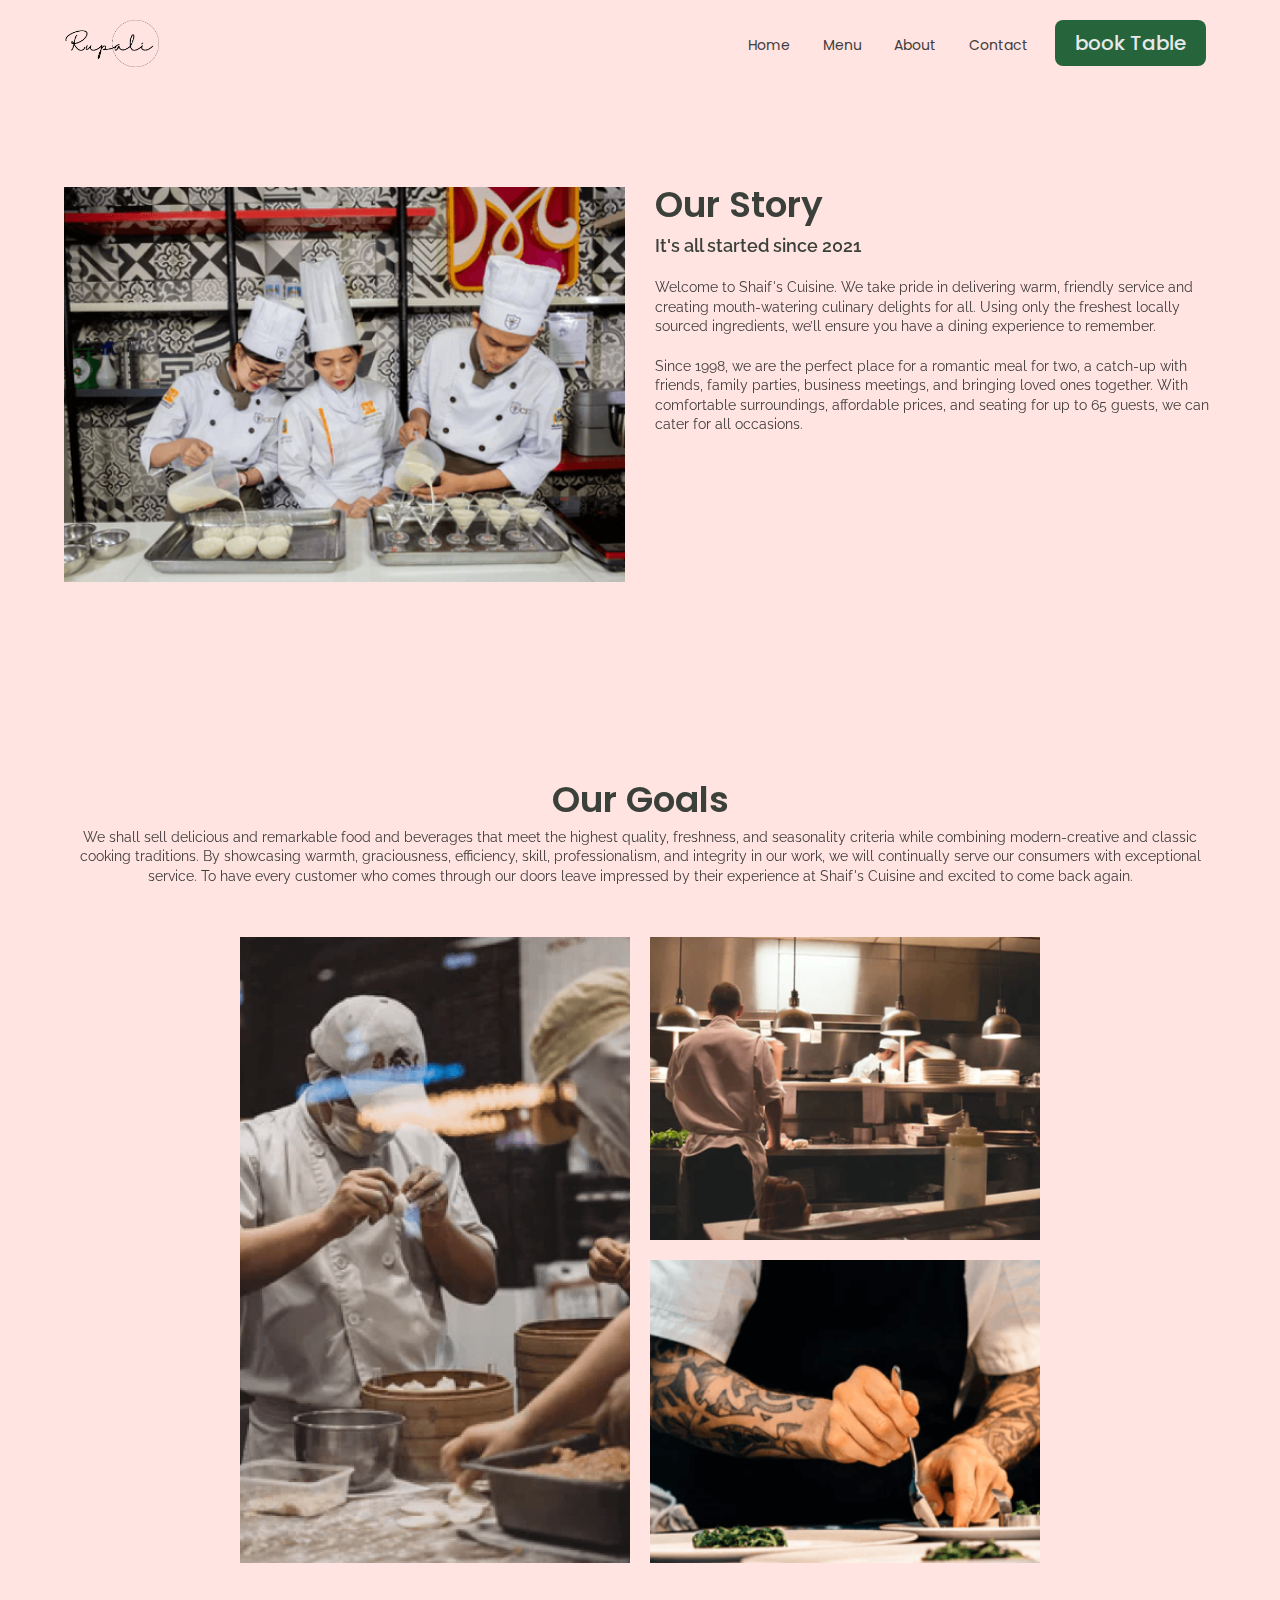
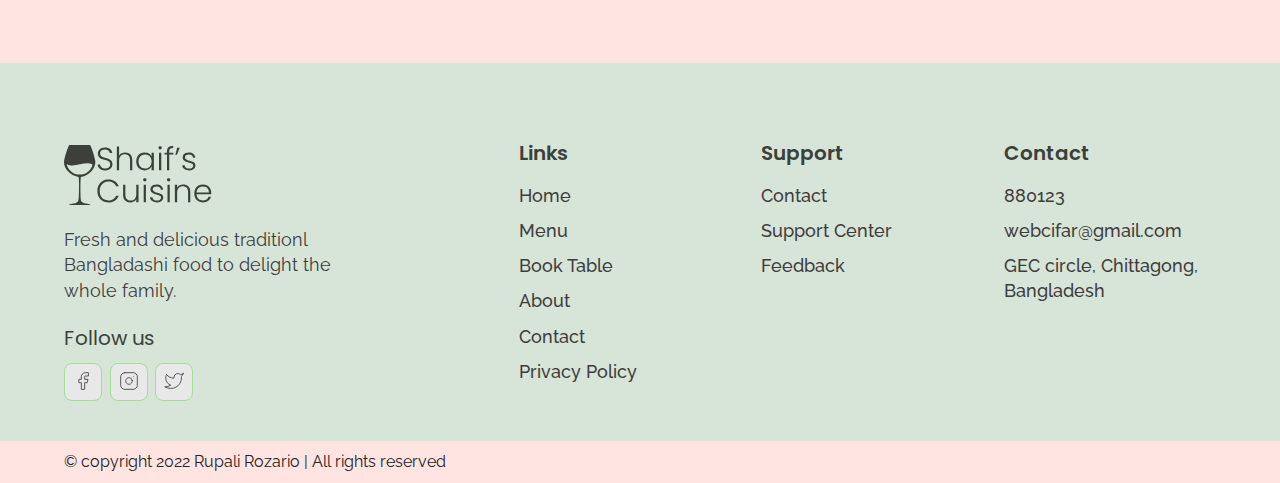
==== about.html @ 4426bf44 "up" ====
<!DOCTYPE html>
<html lang="en">
<head>
	<meta charset="UTF-8">
	<meta http-equiv="X-UA-Compatible" content="IE=edge">
	<meta name="viewport" content="width=device-width, initial-scale=1.0">
	<title>About | Rupali Rozario</title>
	<link rel="stylesheet" href="css/reset.css">
	<link rel="stylesheet" href="css/globalStyles.css">
	<link rel="stylesheet" href="css/components.css">
	<link rel="stylesheet" href="./about.css">

	<!--aos css-->
	<link rel="stylesheet" href="https://unpkg.com/aos@next/dist/aos.css" />
</head>
<body>
	<!-- nav section -->
	<div class="nav">
		<div class="container">
			<div class="nav__wrapper">
				<a href="./index.html" class="logo">
					<img src="./images/rupali-logo.png" alt="Rupali's Rozario" style="width: 95px;">
				</a>
				<nav>
					<div class="nav__icon">
						
						<svg xmlns="http://www.w3.org/2000/svg" width="24" height="24" viewBox="0 0 24 24" fill="none" stroke="currentColor" stroke-width="2" stroke-linecap="round" stroke-linejoin="round" class="feather feather-menu"><line x1="3" y1="12" x2="21" y2="12"></line><line x1="3" y1="6" x2="21" y2="6"></line><line x1="3" y1="18" x2="21" y2="18"></line></svg> 
					</div>
					<div class="nav__bgoverlay"></div>
					<ul class="nav__list">
						<div class="nav__close">
						<svg xmlns="http://www.w3.org/2000/svg" width="24" height="24" viewBox="0 0 24 24" fill="none" stroke="currentColor" stroke-width="2" stroke-linecap="round" stroke-linejoin="round" class="feather feather-x"><line x1="18" y1="6" x2="6" y2="18"></line><line x1="6" y1="6" x2="18" y2="18"></line></svg>
						</div>
					<div class="nav__list__wrapper">
						<li><a href="./index.html" class="nav__link">Home</a></li>
						<li><a href="./menu.html" class="nav__link">Menu</a></li>
						<li><a href="./about.html" class="nav__link">About</a></li>
						<li><a href="./contact.html" class="nav__link">Contact</a></li>
						<li><a href="./booking.html" class="btn primary-btn">book Table</a></li>

					</div>

					</ul>
				</nav>
			</div>
		</div>
	</div>
	<!-- end nav section -->
	<!--our story section-->
	<section id="ourStory" data-aos="fade-up">
		<div class="container">
			<div class="ourStory__wrapper">
				<div class="ourStory__img">
					<img src="./images/ourStoryImg.png" alt="Rupali's Rozario">
				</div>
				<div class="ourStory__info">
					<h3 class="ourStory__title">
						Our Story
					</h3>
					<p class="ourStory__subtitle">
						It's all started since 2021
					</p>
					<p class="ourStory__text">
						Welcome to Shaif's Cuisine. We take pride in delivering warm, friendly service and creating mouth-watering culinary delights for all. Using only the freshest locally sourced ingredients, we’ll ensure you have a dining experience to remember.<br><br>

						Since 1998, we are the perfect place for a romantic meal for two, a catch-up with friends, family parties, business meetings, and bringing loved ones together. With comfortable surroundings, affordable prices, and seating for up to 65 guests, we can cater for all occasions.
					</p>
				</div>
			</div>
		</div>
	</section>
	<!--end our story section-->
	<!--our Goals-->
	<section id="ourGoals" data-aos="fade-down">
		<div class="container">
			<div class="ourGoals__info">
				<h3 class="ourGoals__title">
					Our Goals
				</h3>
				<p class="ourGoals__text">
					We shall sell delicious and remarkable food and beverages that meet the highest quality, freshness, and seasonality criteria while combining modern-creative and classic cooking traditions. By showcasing warmth, graciousness, efficiency, skill, professionalism, and integrity in our work, we will continually serve our consumers with exceptional service. To have every customer who comes through our doors leave impressed by their experience at Shaif's Cuisine and excited to come back again.
				</p>
			</div>
			<div class="ourGoals__imgs__wrapper">
				<div class="ourGoals__img1">
					<img src="./images/ourGoals_img1.png" alt="img">
				</div>
				<div class="ourGoals__img2">
					<img src="./images/ourGoals_img2.png" alt="img">
				</div>
				<div class="ourGoals__img3">
					<img src="./images/ourGoals_img3.png" alt="img">
				</div>
			</div>
		</div>
	</section>
	<!--end our Goals-->
	<!--footer-->
	<footer>
	<div class="container">
		<div class="footer__wrapper">
			<div class="footer__col1">
				<div class="footer__logo">
					<img src="./images/logo.svg" alt="Shaif's" Cuisine>
				</div>
				<p class="footer__desc">
				Fresh and delicious traditionl Bangladashi food to delight the whole family.	
				</p>
				<div class="footer__socials">
					<h4 class="footer__socials__title">Follow us</h4>
					<ol>
						<li>
							<a href="#">
							
							<svg xmlns="http://www.w3.org/2000/svg" width="24" height="24" viewBox="0 0 24 24" fill="none" stroke="currentColor" stroke-width="1" stroke-linecap="round" stroke-linejoin="round" class="feather feather-facebook"><path d="M18 2h-3a5 5 0 0 0-5 5v3H7v4h3v8h4v-8h3l1-4h-4V7a1 1 0 0 1 1-1h3z"></path></svg>	
							</a>
						</li>

						<li>
							<a href="#">
							
							<svg xmlns="http://www.w3.org/2000/svg" width="24" height="24" viewBox="0 0 24 24" fill="none" stroke="currentColor" stroke-width="1" stroke-linecap="round" stroke-linejoin="round" class="feather feather-instagram"><rect x="2" y="2" width="20" height="20" rx="5" ry="5"></rect><path d="M16 11.37A4 4 0 1 1 12.63 8 4 4 0 0 1 16 11.37z"></path><line x1="17.5" y1="6.5" x2="17.51" y2="6.5"></line></svg>	
							</a>
						</li>
						<li>
							<a href="#">
							
							<svg xmlns="http://www.w3.org/2000/svg" width="24" height="24" viewBox="0 0 24 24" fill="none" stroke="currentColor" stroke-width="1" stroke-linecap="round" stroke-linejoin="round" class="feather feather-twitter"><path d="M23 3a10.9 10.9 0 0 1-3.14 1.53 4.48 4.48 0 0 0-7.86 3v1A10.66 10.66 0 0 1 3 4s-4 9 5 13a11.64 11.64 0 0 1-7 2c9 5 20 0 20-11.5a4.5 4.5 0 0 0-.08-.83A7.72 7.72 0 0 0 23 3z"></path></svg>	
							</a>
						</li>
					</ol>
				</div>
			</div>
			<div class="footer__col2">
				<h3 class="footer__text__title">
					Links
				</h3>
				<ol class="footer__text">
					<li><a href="./index.html">Home</a></li>
					<li><a href="./menu.html">Menu</a></li>
					<li><a href="./booking.html">Book Table</a></li>
					<li><a href="./about.html">About</a></li>
					<li><a href="./contact.html">Contact</a></li>
					<li><a href="#">Privacy Policy </a></li>
				</ol>
			</div>
			<div class="footer__col3">
				<h3 class="footer__text__title">Support</h3>
				<ol class="footer__text">
					<li><a href="./contact.html">Contact</a></li>
					<li><a href="#">Support Center</a></li>
					<li><a href="#">Feedback</a></li>
					
				</ol>
			</div>
			<div class="footer__col4">
				<h3 class="footer__text__title">Contact</h3>
				<ol class="footer__text">
					<li><a href="tel:+880123">880123</a></li>
					<li><a href="mailto:webcifar@gmail.com">webcifar@gmail.com</a></li>
					<li><a href="#">GEC circle, Chittagong, Bangladesh</a></li>
					
				</ol>
			</div>
		</div>
	</div>
</footer>


<div id="copyright">
	<div class="container">
		<p class="copyright__text">
			© copyright 2022 Rupali Rozario | All rights reserved	
		</p>
	</div>
</div>

	<!--end footer-->

	<!--aos script-->
	<script src="https://unpkg.com/aos@next/dist/aos.js"></script>
	<!--custom script-->
	<script src="./main.js"></script>	
</body>
</html>
---- css/globalStyles.css ----
@import url('https://fonts.googleapis.com/css2?family=Montserrat:wght@300;400;700&family=Pacifico&family=Poppins:wght@300;400;500;600;700&family=Raleway:ital,wght@0,500;0,600;1,400&display=swap');
html{
	font-size: 10px;
	overflow-x: hidden;
}
:root{
	--green-1: #26643b;
	--green-2: #a2de96;
	--lightgreen-1: #d6e5d8;
	--lightgreen-2: #f5fcf4;
	--black-1: #3b413a;
	--black-2: #3f3c3c;
	--black-3: #5b6359;
	--white-1: #e8e8e8;
	--MistyRose: #FFE4E1;
	--LavenderBlush: #FFF0F5;
	--red-1:#f52664;
}
body{
	background-color: var(--MistyRose);
	overflow-x: hidden;
}
section{
	padding: 100px 0;
}
@media only screen and (max-width:768px) {
	section{
		padding: 50px 0;
	}
}

.container{
	max-width: 1200px;
	width: 90%;
	margin: 0 auto;
}
img{
	width: 100%;
	height: 100%;
	object-fit: contain;
}
h1,h2,h3,h4{
	font-family: 'Poppins', sans-serif;
}
p{
	font-family: 'Raleway', sans-serif;
	font-weight: 400;
	line-height: 1.4em;
	font-size: 1.8rem;
}
a{
	display: inline-block;
	text-decoration: none;
}
---- css/components.css ----
/* nav styles */
.nav{
	padding: 2rem 0;
}
.nav__icon,
.nav__close,
.nav__bgoverlay{
	display: none;

}
.nav__wrapper{
	display: flex;
	 justify-content: space-between; 
}
.nav__list li{
	display: inline-block;
	margin: 0 1rem;
}
.nav__list .nav__link{
	font-size: 1.4rem;
	font-family: 'poppins';
	color: var(--black-2);
	padding: 0.5rem;
}
.nav__list li:hover .nav__link{
	color: var(--red-1);
}

@media only screen and (max-width: 768px) {
   .nav{
	position: relative;
   }
   .nav__icon{
	display: block;
   }
   .nav__icon svg,
   .nav__close svg{
	pointer-events: none;
	height: 30px;
	width: 30px;
   }
   .nav__close{
	display: block;
	position: absolute;
	color: var(--black-1);
	right: 1rem;
	top: 1rem;
	cursor: pointer;
   }
   .nav__list {
	z-index: 1000;
	position: absolute;
	left: 100%;
	top: 0;
	height: 100vh;
	width: 80%;
	background: var(--lightgreen-1);
	display: flex;
	align-items: center;
	justify-content: flex-end;
	padding-right: 2rem;
	transform: translateX(0%);
	overflow: hidden;
	transition: 0.3s ease-in transform; 
   }
   .nav__list.show{
	transform: translateX(-100%);
   }
   .nav__list li{
	display: block;
	text-align: right;
	margin-bottom: 2rem;
   }
   .nav__list a{
	font-size: 1.6rem;
   }
   .nav__bgoverlay{
	position: absolute;
	left: 0;
	top: 0;
	z-index: 1000;
	height: 100vh;
	width: 100%;
	background: rgba(18, 24, 14, 0.808);
	display: none;
   }
   .nav__bgoverlay.active{
	display: block;
   }
}

/* Global Button styles */
.btn{
	color: var(--green-1);
	font-family: 'poppins';
	font-weight: 500;
	border-radius: 8px;
	font-size: 1.4rem;
	padding: 1.2rem 2rem;
}
.primary-btn{
	color: var(--white-1);
	background: var(--green-1);
}

@media only screen and (min-width: 768px) {
	.btn{
		padding: 1.3rem 2rem;
		font-size: 2rem;
	}
}

/* footer styles */
footer{
	background: var(--lightgreen-1);
	padding-top: 5rem;
	padding-bottom: 2rem;
}
.footer__wrapper{
	display: flex;
	flex-direction: column;
	gap: 3rem;
}
.footer__logo{
	width: 150px;
	margin-bottom: 2rem;
}
.footer__desc{
	font-size: 1.4rem;
	color: var(--black-2);
	margin-bottom: 2rem;
}
.footer__socials__title{
	font-size: 1.8rem; 
	color: var(--black-1); 
	margin-bottom: 1rem;                              
}
.footer__socials li{
	display: inline-block;
	margin-right: 0.5rem;
}
.footer__socials a{
	padding: .5rem .8rem;
	background-color: var(--white-1);
	border: 1px solid var(--green-2);
	border-radius: 8px;
}
.footer__socials svg{
	width: 20px;
	color: var(--black-2);
}
.footer__text__title{
	font-size: 1.8rem;
	margin-bottom: 1rem;
	color: var(--black-1);
	font-weight: 600;
}
.footer__text a{
	font-size: 1.4rem;
	margin-bottom: 0.5rem;
	color: var(--black-2);
	font-family: Raleway;
	font-weight: 500;
	line-height: 1.4em;

}
@media only screen and (min-width: 768px){
	footer{
		padding-top: 8rem;
		padding-bottom: 4rem;
	}
	.footer__wrapper{
		flex-direction: row;
	}
	.footer__col1{
		flex: 4;
	}
	.footer__col2,
	.footer__col3,
	.footer__col4{
		flex: 2;
	}
	.footer__desc{
		max-width: 300px;
		font-size: 1.8rem;
		margin-bottom: 2.5rem;
	}
	.footer__socials__title{
		font-size: 2rem;
		margin-bottom: 1.5rem;
	}
	.footer__text__title{
		font-size: 2rem;
		margin-bottom: 2rem;
	}
	.footer__text a{
		font-size: 1.8rem;
		margin-bottom: 1rem;
	}

}
#copyright{
	padding: 1rem 0;
}
.copyright__text{
	font-size: 1.4rem;
	text-align: center;
}
@media only screen and (min-width: 768px){
	.copyright__text{
		font-size: 1.6rem;
		text-align: left;
	}
}
/* storeInfo styles */
.storeInfo__wrapper{
	display: flex;
	align-items: stretch;
	justify-content: center;
	flex-wrap: wrap;
	gap: 1rem;
}
.storeInfo__item{
	background-color: var(--lightgreen-1);
	padding: 20px 30px;
	text-align: center;
	border-radius: 12px;
	width: 150px;
}
.storeInfo__icon{
	width: 30px;
	margin: 0 auto;
	margin-bottom: 1.5rem;
}
.storeInfo__title{
	font-size: 1.4rem;
	font-family: poppins;
	font-weight: 500;
	margin-bottom: 0.5rem;
	color: var(--black-1);
}
.storeInfo__text{
	font-size: 1.4rem;
	font-family: Raleway;
	color: var(--black-2);
}
@media only screen and (min-width: 768px){
	.storeInfo__wrapper{
		gap: 2rem;
	}
	.storeInfo__item{
		min-width: 200px;
		padding: 40px 0;
	}
	.storeInfo__icon{
		width: 47px;
		margin-bottom: 2.5rem;
	}
	.storeInfo__title{
		font-size: 1.8rem;
		margin-bottom: 1rem;
	}
	.footer__text{
		font-size: 1.6rem;	
	}
}
/* DishGrid styles */
.dishGrid__title{
	font-size: 1.8rem;
	margin-bottom: 2rem;
	font-weight: 600;
	color: var(--black-1);
}
.dishGrid__wrapper{
	display: grid;
	grid-template-columns: repeat(auto-fit, minmax(140px, 1fr));
	gap: 1rem;
}
.dishGrid__item{
	display: flex;
	flex-direction: column;
	background-color: var(--lightgreen-1);
	padding: 0.5rem;
	gap: 0.5rem;
	border-radius: 12px;
}
.dishGrid__item__img{
	flex: 4;
}
.dishGrid__item__info{
	flex: 5;
}
.dishGrid__item__img img{
	object-fit: cover;
	border-radius: 12px;
}
.dishGrid__item__title{
	font-size: 1.4rem;
	line-height: 1.3em;
	font-weight: 500;
	color: var(--black-1);
	margin-bottom: 0.5rem;
}
.dishGrid__item__price{
	font-size: 1.4rem;
	color: var(--green-1);
	font-weight: 600;
	margin-bottom: 0.5rem;
}
.dishGrid__item__stars{
	max-height: 15px;
	width: max-content;
}
@media only screen and (min-width: 768px){
	.dishGrid__title{
		font-size: 2.4rem;
	}
	.dishGrid__wrapper{
		grid-template-columns: repeat(auto-fit, minmax(350px, 1fr));
		gap: 3rem;
	}
	.dishGrid__item{
		flex-direction: row;
		padding: 1.5rem;
		gap: 1rem;
	}
	.dishGrid__item__title{
		font-size: 2.4rem;
		margin-bottom: 1rem;
	}
	.dishGrid__item__price{
		font-size: 2rem;
		margin-bottom: 1rem;
	}
}
/* form styles */
#form{
	padding: 5rem 0;
}
.form__title{
	font-size: 1.8rem;
	color: var(--black-1);
	font-weight: 600;
}
.form__wrapper{
	padding: 3rem 0;
}
.form__wrapper form{
	display: grid;
	grid-template-columns: 1fr;
	gap: 2rem;
}
.form__group label{
	font-size: 1.6rem;
	font-family: poppins;
	color: var(--black-2);
	font-weight: 500;
}
.form__group input,
.form__group textarea,
.form__group select{
	width: 100%;
	border: none;
	background-color: var(--lightgreen-1);
	font-size: 1.4rem;
	font-family: Raleway;
	font-weight: 600;
	padding: 1.5rem;
	border-radius: 8px;
	margin-top: 0.5rem;
	color: var(--black-2);
}
.form__group textarea{
	resize: vertical;
}
.form__wrapper button[type='submit']{
	width: max-content;
	border: none;
	padding: 1rem 4rem;
	font-weight: 500;
	letter-spacing: 0.1rem;
}
@media only screen and (min-width: 768px){
	.form--title{
		font-size: 3.6rem;
	}
	.form__wrapper{
		padding: 5rem 0;
	}
	.form__wrapper form{
		grid-template-columns: 1fr 1fr;
	}
	.form__group__full{
		grid-column: 1/3;
	}
	.form__group label{
		font-size: 1.8rem;
	}
	.form__group input,
	.form__group textarea,
	.form__group select{
		font-size: 1.8rem;
		padding: 2rem;
		margin-top: 1.5rem;
	}

}
---- about.css ----
/* our Story section styles */
.ourStory__wrapper{
	display: flex;
	flex-direction: column;
	gap: 2rem;
}
.ourStory__title,
.ourGoals__title{
	font-size: 1.8rem;
	font-weight: 600;
	color: var(--black-1);
	margin-bottom: 1rem;
}
.ourStory__subtitle{
	font-size: 1.6rem;
	font-weight: 600;
	color: var(--black-1);
	margin-bottom: 2rem;
}
.ourStory__text,
.ourGoals__text{
	font-size: 1.4rem;
	line-height: 1.4em;
	color: var(--black-2);
}
@media only screen and (min-width: 768px){
	.ourStory__wrapper{
		flex-direction: row;
		gap: 3rem;
	}
	.ourStory__img,
	.ourStory__info{
		flex: 1;
	}
	.ourStory__title,
	.ourGoals__title{
		font-size: 3.6rem;
	}
	.ourStory__subtitle{
		font-size: 1.8rem;
	}
	.ourStory__text,
	.ourGoals__text{
		font-size: 1.4rem;
		max-width: 800;
	}
}
/* our Goals styles */
.ourGoals__info{
	text-align: left;
	margin-bottom: 5rem;
}
.ourGoals__imgs__wrapper img{
	object-fit: cover;
}
.ourGoals__imgs__wrapper{
	max-width: 800px;
	margin: 0 auto;
	display: grid;
	grid-template-columns: 1fr 1fr;
	grid-template-rows: 1fr 1fr;
	gap: 1rem;
}
.ourGoals__img1{
	grid-row: 1/3;
}
@media only screen and (min-width: 768px){
	.ourGoals__info{
		text-align: center;
	}
	.ourGoals__imgs__wrapper{
		gap: 2rem;
	}
	.ourGoals__text{
		margin: 0 auto;
	}
}
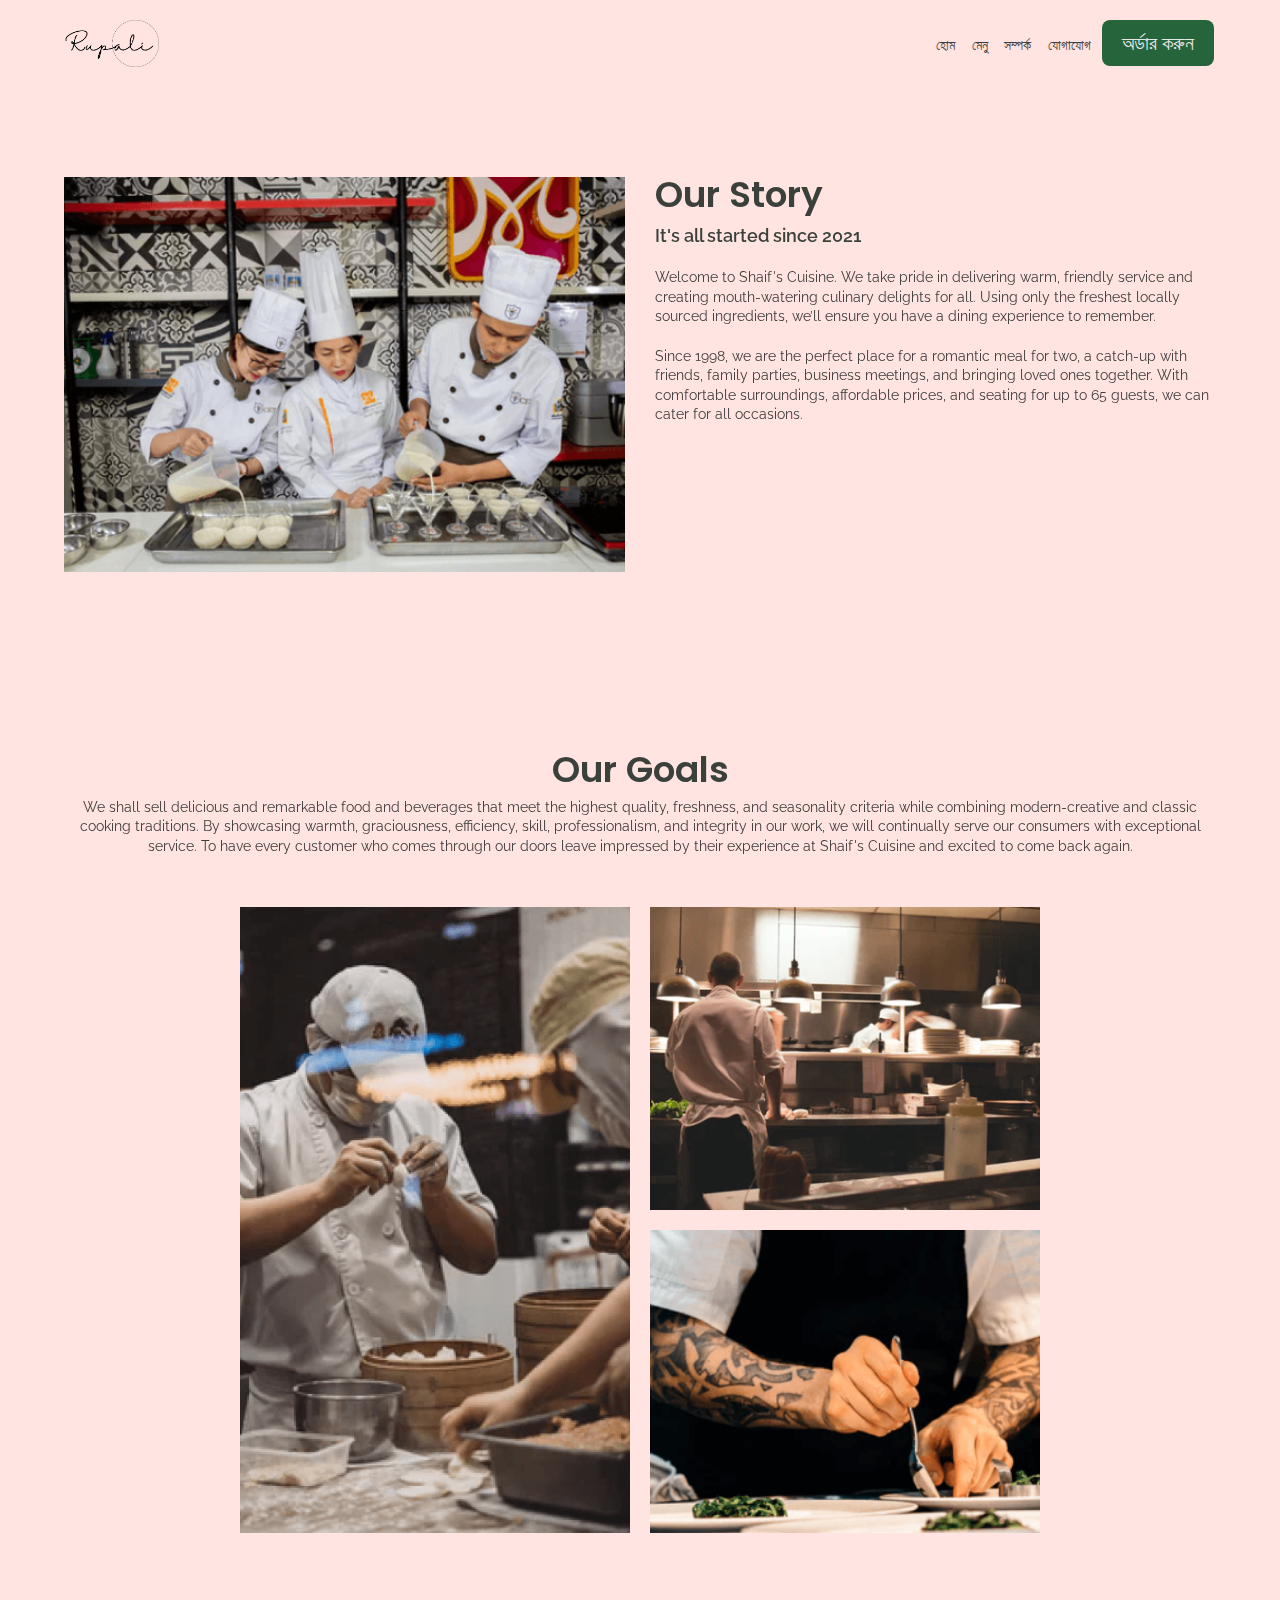
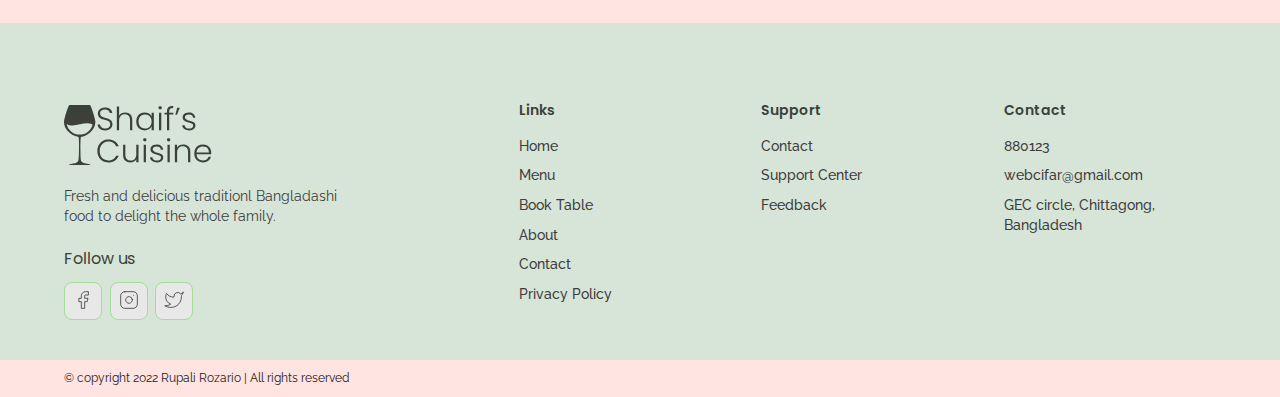
==== commit de9d6701: "up date" ====
--- a/about.html
+++ b/about.html
@@ -32,14 +32,12 @@
 						<svg xmlns="http://www.w3.org/2000/svg" width="24" height="24" viewBox="0 0 24 24" fill="none" stroke="currentColor" stroke-width="2" stroke-linecap="round" stroke-linejoin="round" class="feather feather-x"><line x1="18" y1="6" x2="6" y2="18"></line><line x1="6" y1="6" x2="18" y2="18"></line></svg>
 						</div>
 					<div class="nav__list__wrapper">
-						<li><a href="./index.html" class="nav__link">Home</a></li>
-						<li><a href="./menu.html" class="nav__link">Menu</a></li>
-						<li><a href="./about.html" class="nav__link">About</a></li>
-						<li><a href="./contact.html" class="nav__link">Contact</a></li>
-						<li><a href="./booking.html" class="btn primary-btn">book Table</a></li>
-
+						<li><a href="./index.html" class="nav__link">হোম</a></li>
+						<li><a href="./menu.html" class="nav__link">মেনু</a></li>
+						<li><a href="./about.html" class="nav__link">সম্পর্ক</a></li>
+						<li><a href="./contact.html" class="nav__link">যোগাযোগ</a></li>
+						<li><a href="./booking.html" class="btn primary-btn">    অর্ডার করুন</a></li>
 					</div>
-
 					</ul>
 				</nav>
 			</div>
--- a/css/globalStyles.css
+++ b/css/globalStyles.css
@@ -21,7 +21,7 @@
 	overflow-x: hidden;
 }
 section{
-	padding: 100px 0;
+	padding: 90px 0;
 }
 @media only screen and (max-width:768px) {
 	section{
--- a/css/components.css
+++ b/css/components.css
@@ -14,7 +14,7 @@
 }
 .nav__list li{
 	display: inline-block;
-	margin: 0 1rem;
+	margin: 0 0.2rem;
 }
 .nav__list .nav__link{
 	font-size: 1.4rem;
@@ -69,7 +69,7 @@
    .nav__list li{
 	display: block;
 	text-align: right;
-	margin-bottom: 2rem;
+	margin-bottom: 1rem;
    }
    .nav__list a{
 	font-size: 1.6rem;
@@ -95,7 +95,7 @@
 	font-family: 'poppins';
 	font-weight: 500;
 	border-radius: 8px;
-	font-size: 1.4rem;
+	font-size: 1.2rem;
 	padding: 1.2rem 2rem;
 }
 .primary-btn{
@@ -126,12 +126,12 @@
 	margin-bottom: 2rem;
 }
 .footer__desc{
-	font-size: 1.4rem;
+	font-size: 1.2rem;
 	color: var(--black-2);
 	margin-bottom: 2rem;
 }
 .footer__socials__title{
-	font-size: 1.8rem; 
+	font-size: 1.4rem; 
 	color: var(--black-1); 
 	margin-bottom: 1rem;                              
 }
@@ -150,13 +150,13 @@
 	color: var(--black-2);
 }
 .footer__text__title{
-	font-size: 1.8rem;
+	font-size: 1.4rem;
 	margin-bottom: 1rem;
 	color: var(--black-1);
 	font-weight: 600;
 }
 .footer__text a{
-	font-size: 1.4rem;
+	font-size: 1.2rem;
 	margin-bottom: 0.5rem;
 	color: var(--black-2);
 	font-family: Raleway;
@@ -182,19 +182,19 @@
 	}
 	.footer__desc{
 		max-width: 300px;
-		font-size: 1.8rem;
+		font-size: 1.4rem;
 		margin-bottom: 2.5rem;
 	}
 	.footer__socials__title{
-		font-size: 2rem;
+		font-size: 1.6rem;
 		margin-bottom: 1.5rem;
 	}
 	.footer__text__title{
-		font-size: 2rem;
+		font-size: 1.4rem;
 		margin-bottom: 2rem;
 	}
 	.footer__text a{
-		font-size: 1.8rem;
+		font-size: 1.4rem;
 		margin-bottom: 1rem;
 	}
 
@@ -203,12 +203,12 @@
 	padding: 1rem 0;
 }
 .copyright__text{
-	font-size: 1.4rem;
+	font-size: 1.2rem;
 	text-align: center;
 }
 @media only screen and (min-width: 768px){
 	.copyright__text{
-		font-size: 1.6rem;
+		font-size: 1.2rem;
 		text-align: left;
 	}
 }
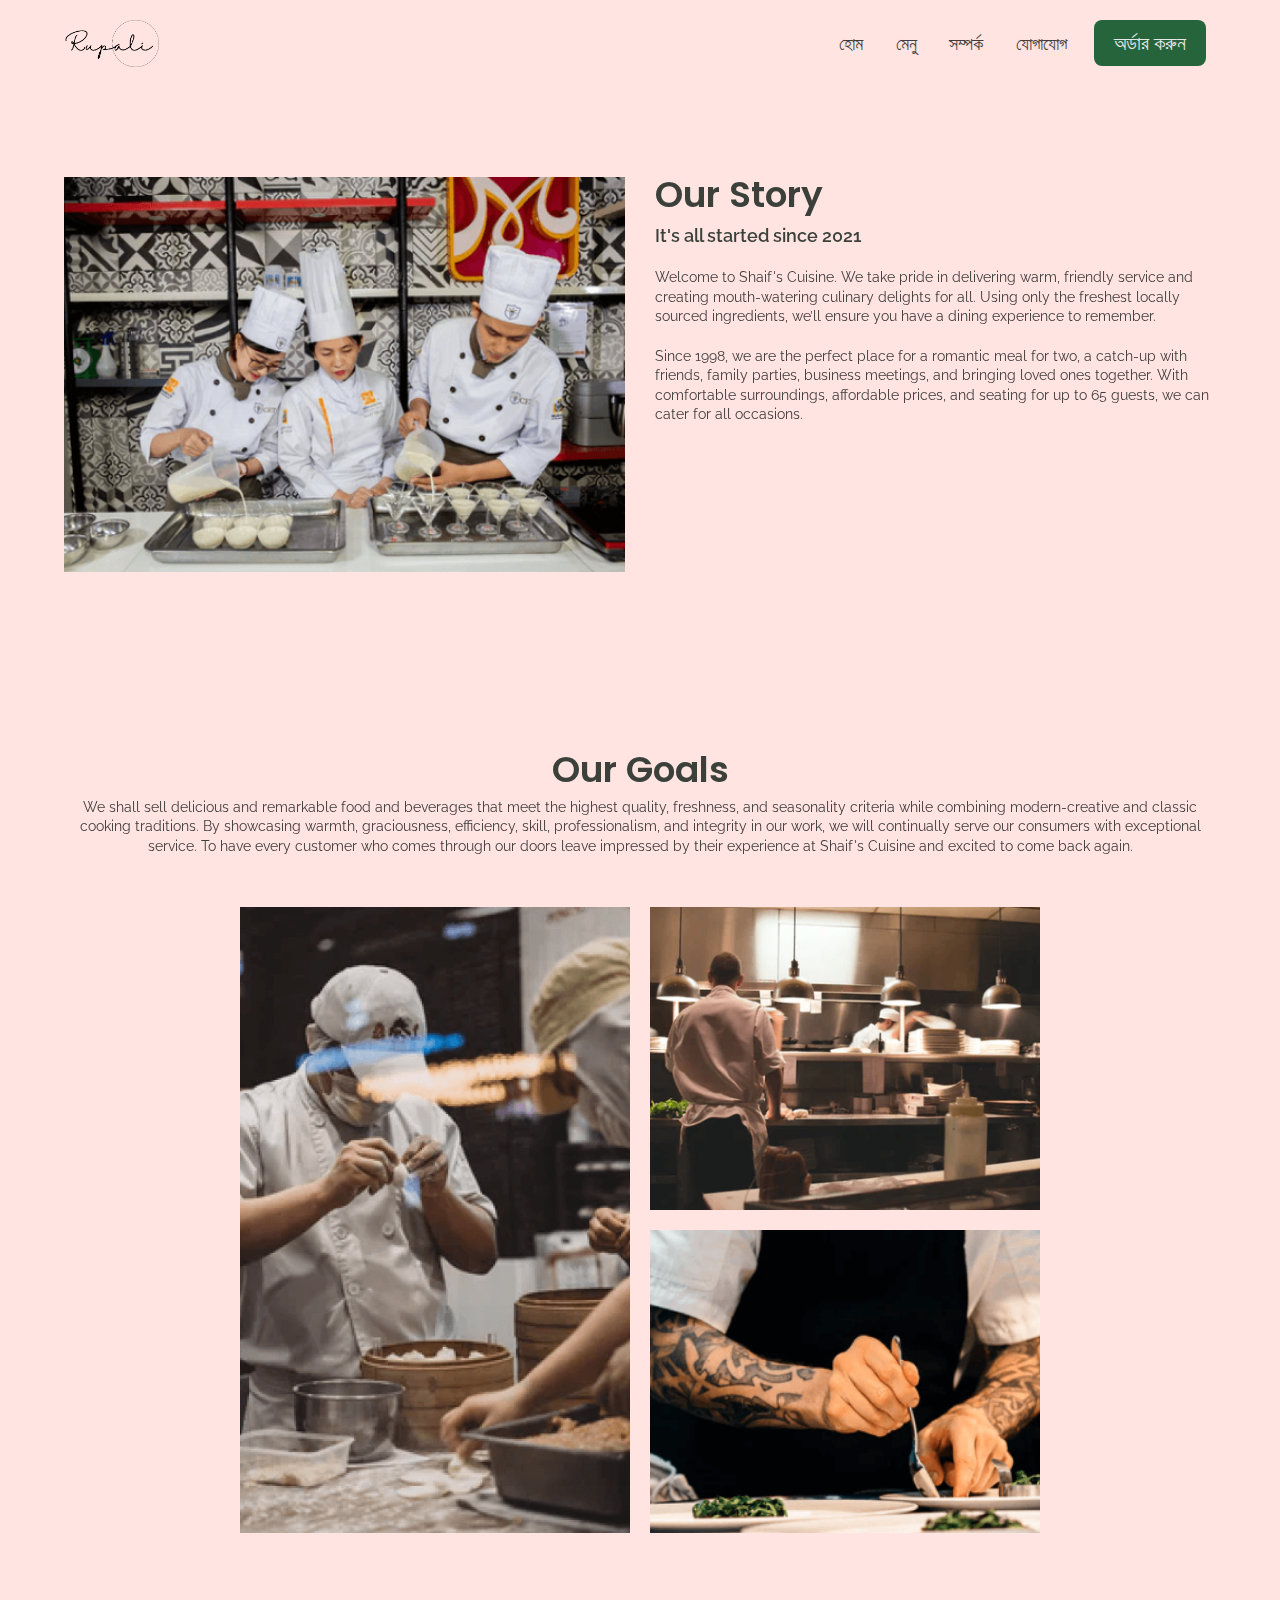
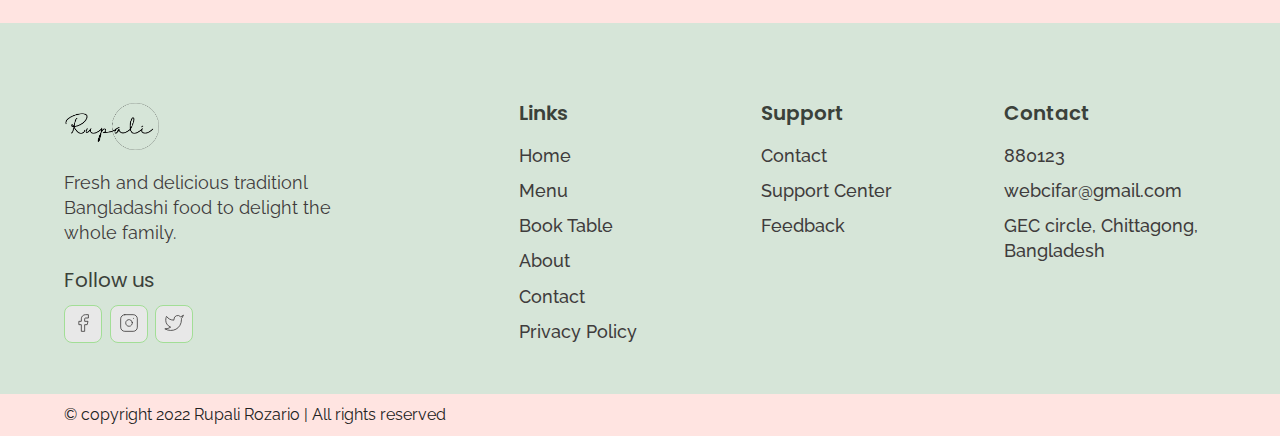
==== commit 0a9e939f: "up" ====
--- a/about.html
+++ b/about.html
@@ -99,7 +99,7 @@
 		<div class="footer__wrapper">
 			<div class="footer__col1">
 				<div class="footer__logo">
-					<img src="./images/logo.svg" alt="Shaif's" Cuisine>
+					<img src="./images/rupali-logo.png" alt="Rupali's Rozario" style="width: 95px;">
 				</div>
 				<p class="footer__desc">
 				Fresh and delicious traditionl Bangladashi food to delight the whole family.	
--- a/css/globalStyles.css
+++ b/css/globalStyles.css
@@ -15,6 +15,7 @@
 	--MistyRose: #FFE4E1;
 	--LavenderBlush: #FFF0F5;
 	--red-1:#f52664;
+	--red-2:#f26c94;
 }
 body{
 	background-color: var(--MistyRose);
--- a/css/components.css
+++ b/css/components.css
@@ -14,10 +14,10 @@
 }
 .nav__list li{
 	display: inline-block;
-	margin: 0 0.2rem;
+	margin:0 1rem;
 }
 .nav__list .nav__link{
-	font-size: 1.4rem;
+	font-size: 1.8rem;
 	font-family: 'poppins';
 	color: var(--black-2);
 	padding: 0.5rem;
@@ -69,7 +69,7 @@
    .nav__list li{
 	display: block;
 	text-align: right;
-	margin-bottom: 1rem;
+	margin-bottom: 2rem;
    }
    .nav__list a{
 	font-size: 1.6rem;
@@ -95,7 +95,7 @@
 	font-family: 'poppins';
 	font-weight: 500;
 	border-radius: 8px;
-	font-size: 1.2rem;
+	font-size: 1.4rem;
 	padding: 1.2rem 2rem;
 }
 .primary-btn{
@@ -126,12 +126,12 @@
 	margin-bottom: 2rem;
 }
 .footer__desc{
-	font-size: 1.2rem;
+	font-size: 1.4rem;
 	color: var(--black-2);
 	margin-bottom: 2rem;
 }
 .footer__socials__title{
-	font-size: 1.4rem; 
+	font-size: 1.8rem; 
 	color: var(--black-1); 
 	margin-bottom: 1rem;                              
 }
@@ -150,13 +150,13 @@
 	color: var(--black-2);
 }
 .footer__text__title{
-	font-size: 1.4rem;
+	font-size: 1.8rem;
 	margin-bottom: 1rem;
 	color: var(--black-1);
 	font-weight: 600;
 }
 .footer__text a{
-	font-size: 1.2rem;
+	font-size: 1.4rem;
 	margin-bottom: 0.5rem;
 	color: var(--black-2);
 	font-family: Raleway;
@@ -182,19 +182,19 @@
 	}
 	.footer__desc{
 		max-width: 300px;
-		font-size: 1.4rem;
+		font-size: 1.8rem;
 		margin-bottom: 2.5rem;
 	}
 	.footer__socials__title{
-		font-size: 1.6rem;
+		font-size: 2rem;
 		margin-bottom: 1.5rem;
 	}
 	.footer__text__title{
-		font-size: 1.4rem;
+		font-size:2rem;
 		margin-bottom: 2rem;
 	}
 	.footer__text a{
-		font-size: 1.4rem;
+		font-size: 1.8rem;
 		margin-bottom: 1rem;
 	}
 
@@ -203,12 +203,12 @@
 	padding: 1rem 0;
 }
 .copyright__text{
-	font-size: 1.2rem;
+	font-size: 1.4rem;
 	text-align: center;
 }
 @media only screen and (min-width: 768px){
 	.copyright__text{
-		font-size: 1.2rem;
+		font-size: 1.6rem;
 		text-align: left;
 	}
 }
@@ -219,6 +219,7 @@
 	justify-content: center;
 	flex-wrap: wrap;
 	gap: 1rem;
+	margin-bottom: 6rem;
 }
 .storeInfo__item{
 	background-color: var(--lightgreen-1);
@@ -247,6 +248,7 @@
 @media only screen and (min-width: 768px){
 	.storeInfo__wrapper{
 		gap: 2rem;
+		margin-bottom: 10rem;
 	}
 	.storeInfo__item{
 		min-width: 200px;
@@ -260,7 +262,7 @@
 		font-size: 1.8rem;
 		margin-bottom: 1rem;
 	}
-	.footer__text{
+	.storeInfo__text{
 		font-size: 1.6rem;	
 	}
 }
@@ -279,7 +281,7 @@
 .dishGrid__item{
 	display: flex;
 	flex-direction: column;
-	background-color: var(--lightgreen-1);
+	background-color: var(--lightgreen-2);
 	padding: 0.5rem;
 	gap: 0.5rem;
 	border-radius: 12px;
@@ -325,7 +327,7 @@
 		gap: 1rem;
 	}
 	.dishGrid__item__title{
-		font-size: 2.4rem;
+		font-size: 2rem;
 		margin-bottom: 1rem;
 	}
 	.dishGrid__item__price{
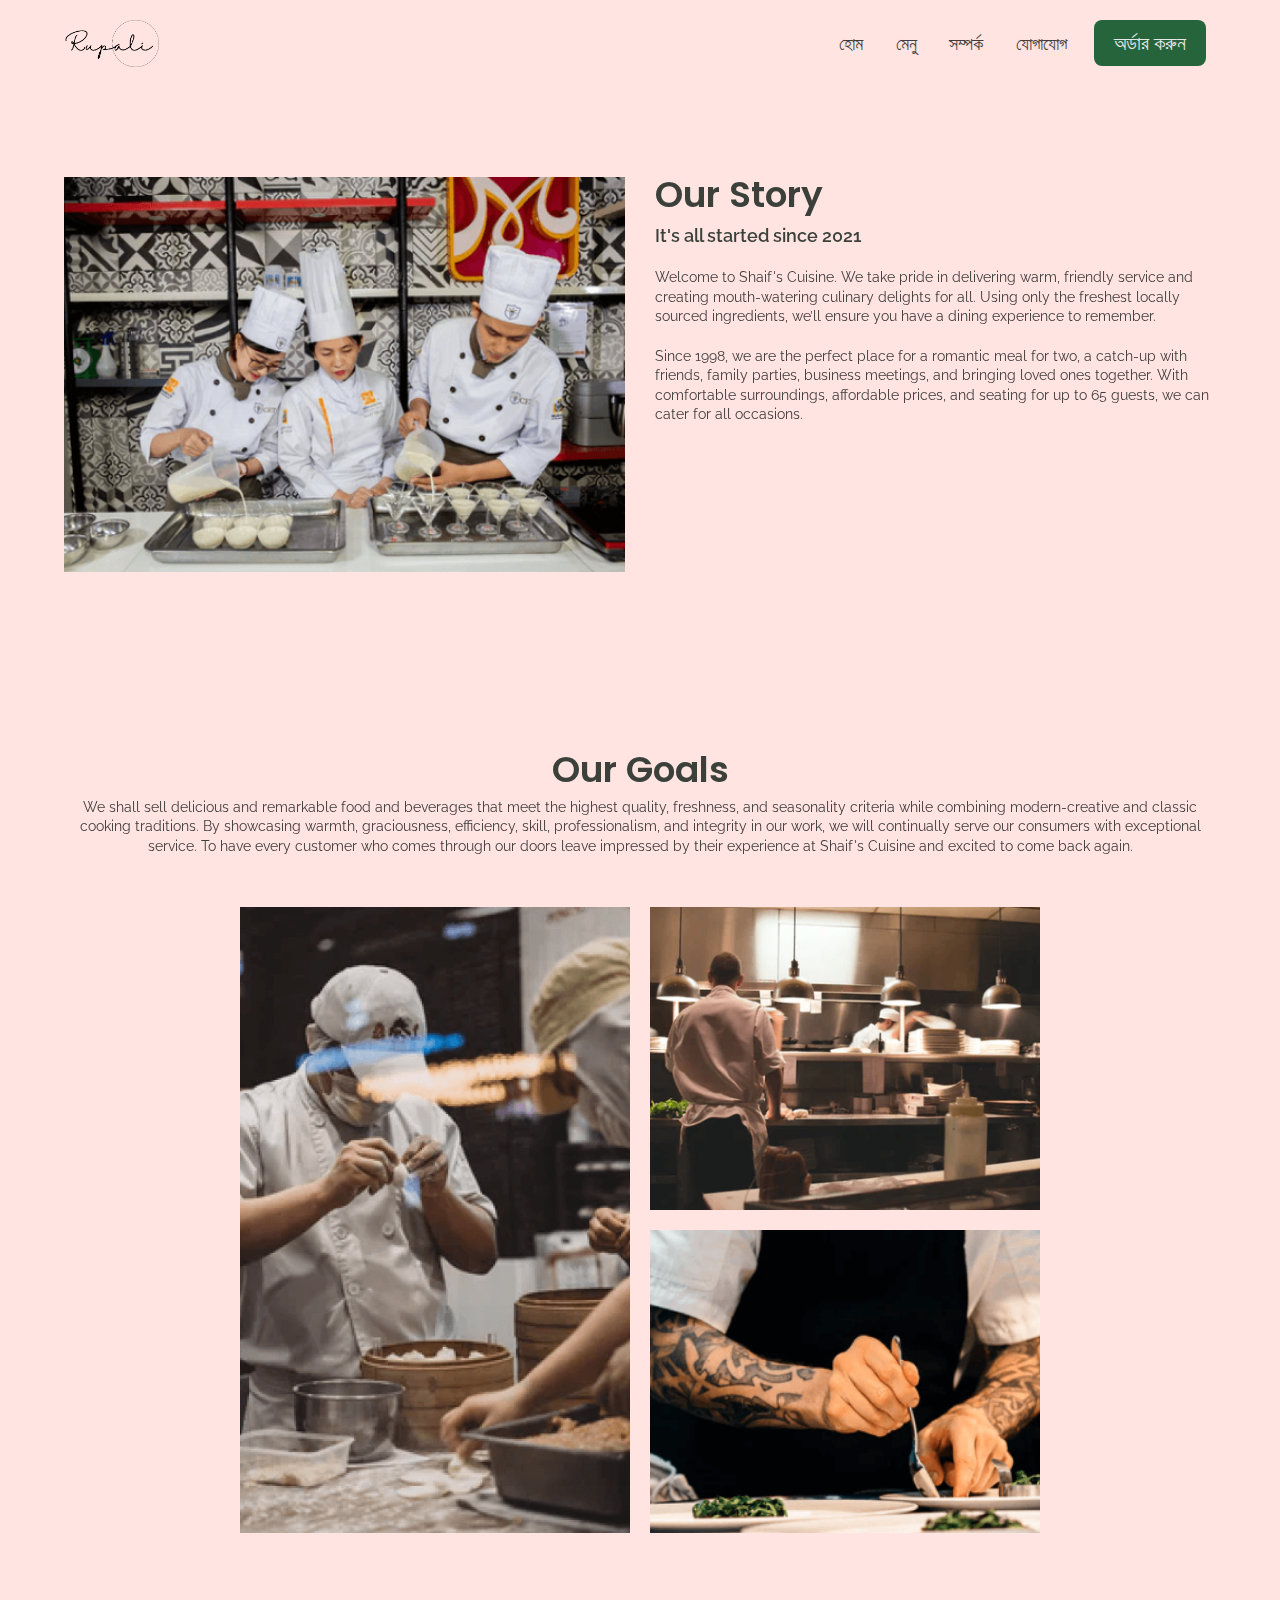
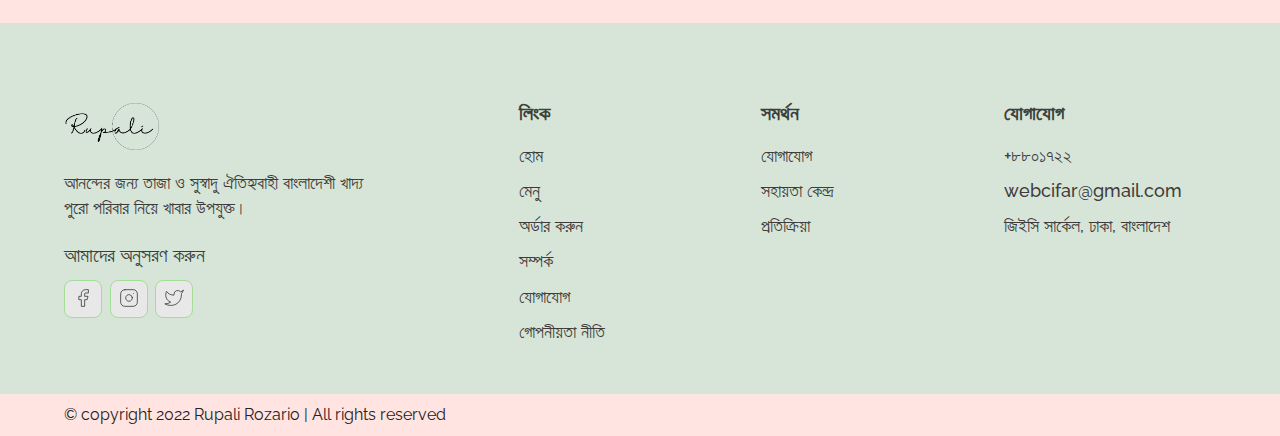
==== commit e56b6130: "update" ====
--- a/about.html
+++ b/about.html
@@ -102,10 +102,10 @@
 					<img src="./images/rupali-logo.png" alt="Rupali's Rozario" style="width: 95px;">
 				</div>
 				<p class="footer__desc">
-				Fresh and delicious traditionl Bangladashi food to delight the whole family.	
+					আনন্দের জন্য তাজা ও সুস্বাদু ঐতিহ্যবাহী বাংলাদেশী খাদ্য  পুরো পরিবার নিয়ে খাবার উপযুক্ত। 	
 				</p>
 				<div class="footer__socials">
-					<h4 class="footer__socials__title">Follow us</h4>
+					<h4 class="footer__socials__title">আমাদের অনুসরণ করুন</h4>
 					<ol>
 						<li>
 							<a href="#">
@@ -131,32 +131,32 @@
 			</div>
 			<div class="footer__col2">
 				<h3 class="footer__text__title">
-					Links
+					  লিংক  
 				</h3>
 				<ol class="footer__text">
-					<li><a href="./index.html">Home</a></li>
-					<li><a href="./menu.html">Menu</a></li>
-					<li><a href="./booking.html">Book Table</a></li>
-					<li><a href="./about.html">About</a></li>
-					<li><a href="./contact.html">Contact</a></li>
-					<li><a href="#">Privacy Policy </a></li>
+					<li><a href="./index.html">হোম</a></li>
+					<li><a href="./menu.html">মেনু</a></li>
+					<li><a href="./booking.html">অর্ডার করুন</a></li>
+					<li><a href="./about.html">সম্পর্ক</a></li>
+					<li><a href="./contact.html">যোগাযোগ</a></li>
+					<li><a href="#">গোপনীয়তা নীতি </a></li>
 				</ol>
 			</div>
 			<div class="footer__col3">
-				<h3 class="footer__text__title">Support</h3>
+				<h3 class="footer__text__title">সমর্থন</h3>
 				<ol class="footer__text">
-					<li><a href="./contact.html">Contact</a></li>
-					<li><a href="#">Support Center</a></li>
-					<li><a href="#">Feedback</a></li>
+					<li><a href="./contact.html">যোগাযোগ</a></li>
+					<li><a href="#">সহায়তা কেন্দ্র</a></li>
+					<li><a href="#">প্রতিক্রিয়া</a></li>
 					
 				</ol>
 			</div>
 			<div class="footer__col4">
-				<h3 class="footer__text__title">Contact</h3>
+				<h3 class="footer__text__title">যোগাযোগ</h3>
 				<ol class="footer__text">
-					<li><a href="tel:+880123">880123</a></li>
+					<li><a href="tel:+৮৮০১৭২২">+৮৮০১৭২২</a></li>
 					<li><a href="mailto:webcifar@gmail.com">webcifar@gmail.com</a></li>
-					<li><a href="#">GEC circle, Chittagong, Bangladesh</a></li>
+					<li><a href="#">জিইসি সার্কেল, ঢাকা, বাংলাদেশ</a></li>
 					
 				</ol>
 			</div>
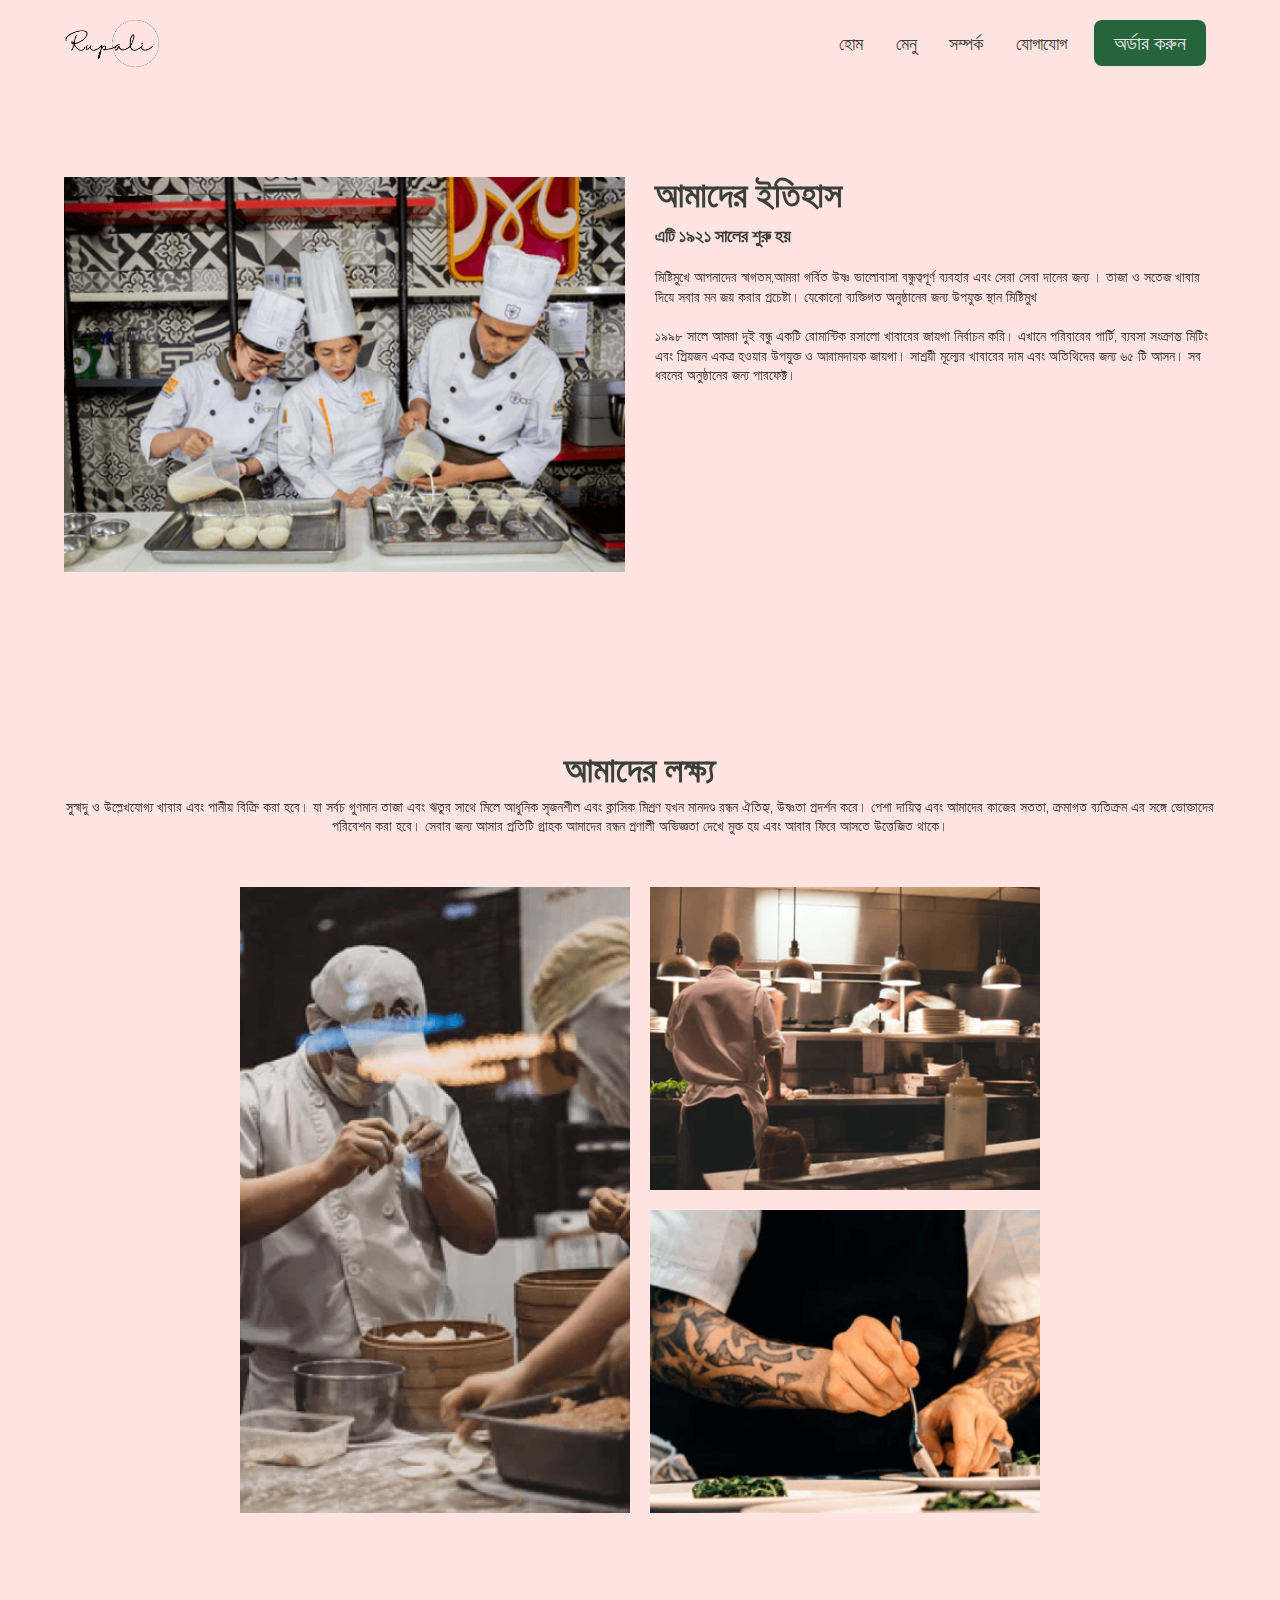
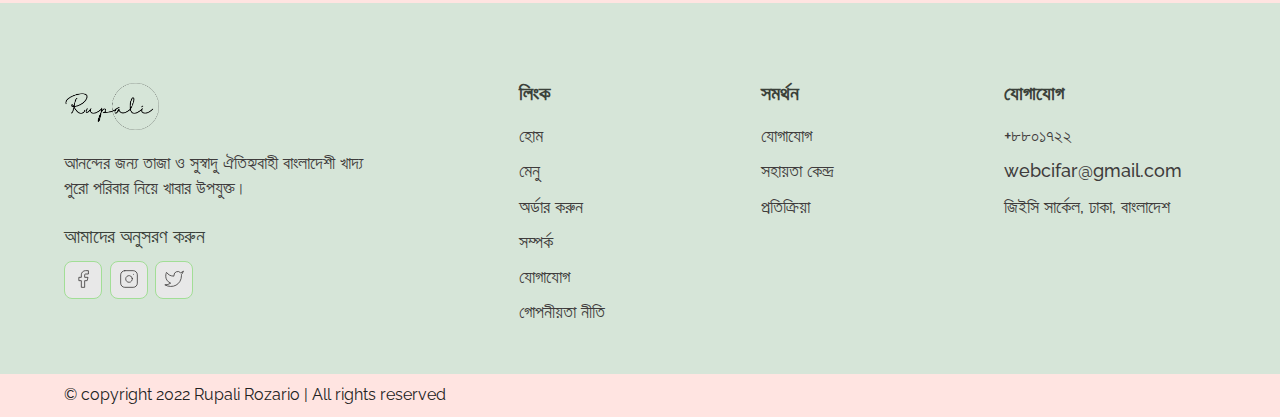
==== commit 4197932d: "up date" ====
--- a/about.html
+++ b/about.html
@@ -53,15 +53,15 @@
 				</div>
 				<div class="ourStory__info">
 					<h3 class="ourStory__title">
-						Our Story
+						আমাদের ইতিহাস  
 					</h3>
 					<p class="ourStory__subtitle">
-						It's all started since 2021
+						এটি ১৯২১ সালের শুরু হয়
 					</p>
 					<p class="ourStory__text">
-						Welcome to Shaif's Cuisine. We take pride in delivering warm, friendly service and creating mouth-watering culinary delights for all. Using only the freshest locally sourced ingredients, we’ll ensure you have a dining experience to remember.<br><br>
+						মিষ্টিমুখে আপনাদের স্বাগতম,আমরা গর্বিত উষ্ণ ভালোবাসা বন্ধুত্বপূর্ণ ব্যবহার এবং সেরা সেবা দানের জন্য । তাজা ও সতেজ খাবার দিয়ে সবার মন জয় করার প্রচেষ্টা। যেকোনো ব্যক্তিগত অনুষ্ঠানের জন্য উপযুক্ত স্থান  মিষ্টিমুখ<br><br>
 
-						Since 1998, we are the perfect place for a romantic meal for two, a catch-up with friends, family parties, business meetings, and bringing loved ones together. With comfortable surroundings, affordable prices, and seating for up to 65 guests, we can cater for all occasions.
+						১৯৯৮ সালে আমরা দুই বন্ধু একটি রোমান্টিক রসালো খাবারের জায়গা নির্বাচন করি। এখানে পরিবারের পার্টি, ব্যবসা সংক্রান্ত মিটিং এবং প্রিয়জন একত্র হওয়ার উপযুক্ত ও আরামদায়ক জায়গা। সাশ্রয়ী মূল্যের খাবারের দাম এবং  অতিথিদের জন্য ৬৫ টি আসন। সব ধরনের অনুষ্ঠানের জন্য পারফেক্ট।
 					</p>
 				</div>
 			</div>
@@ -73,10 +73,10 @@
 		<div class="container">
 			<div class="ourGoals__info">
 				<h3 class="ourGoals__title">
-					Our Goals
+					আমাদের লক্ষ্য
 				</h3>
 				<p class="ourGoals__text">
-					We shall sell delicious and remarkable food and beverages that meet the highest quality, freshness, and seasonality criteria while combining modern-creative and classic cooking traditions. By showcasing warmth, graciousness, efficiency, skill, professionalism, and integrity in our work, we will continually serve our consumers with exceptional service. To have every customer who comes through our doors leave impressed by their experience at Shaif's Cuisine and excited to come back again.
+					  সুস্বাদু ও উল্লেখযোগ্য খাবার এবং পানীয় বিক্রি করা হবে। যা সর্বচ গুণমান তাজা এবং ঋতুর সাথে মিলে আধুনিক সৃজনশীল এবং ক্লাসিক মিশ্রণ যখন মানদণ্ড রন্ধন ঐতিহ্য, উষ্ণতা প্রদর্শন করে। পেশা দায়িত্ব এবং আমাদের কাজের সততা, ক্রমাগত ব্যতিক্রম এর সঙ্গে ভোক্তাদের পরিবেশন করা হবে। সেবার জন্য আসার প্রতিটি গ্রাহক আমাদের রন্ধন  প্রণালী অভিজ্ঞতা দেখে মুক্ত হয় এবং আবার ফিরে আসতে উত্তেজিত থাকে।
 				</p>
 			</div>
 			<div class="ourGoals__imgs__wrapper">
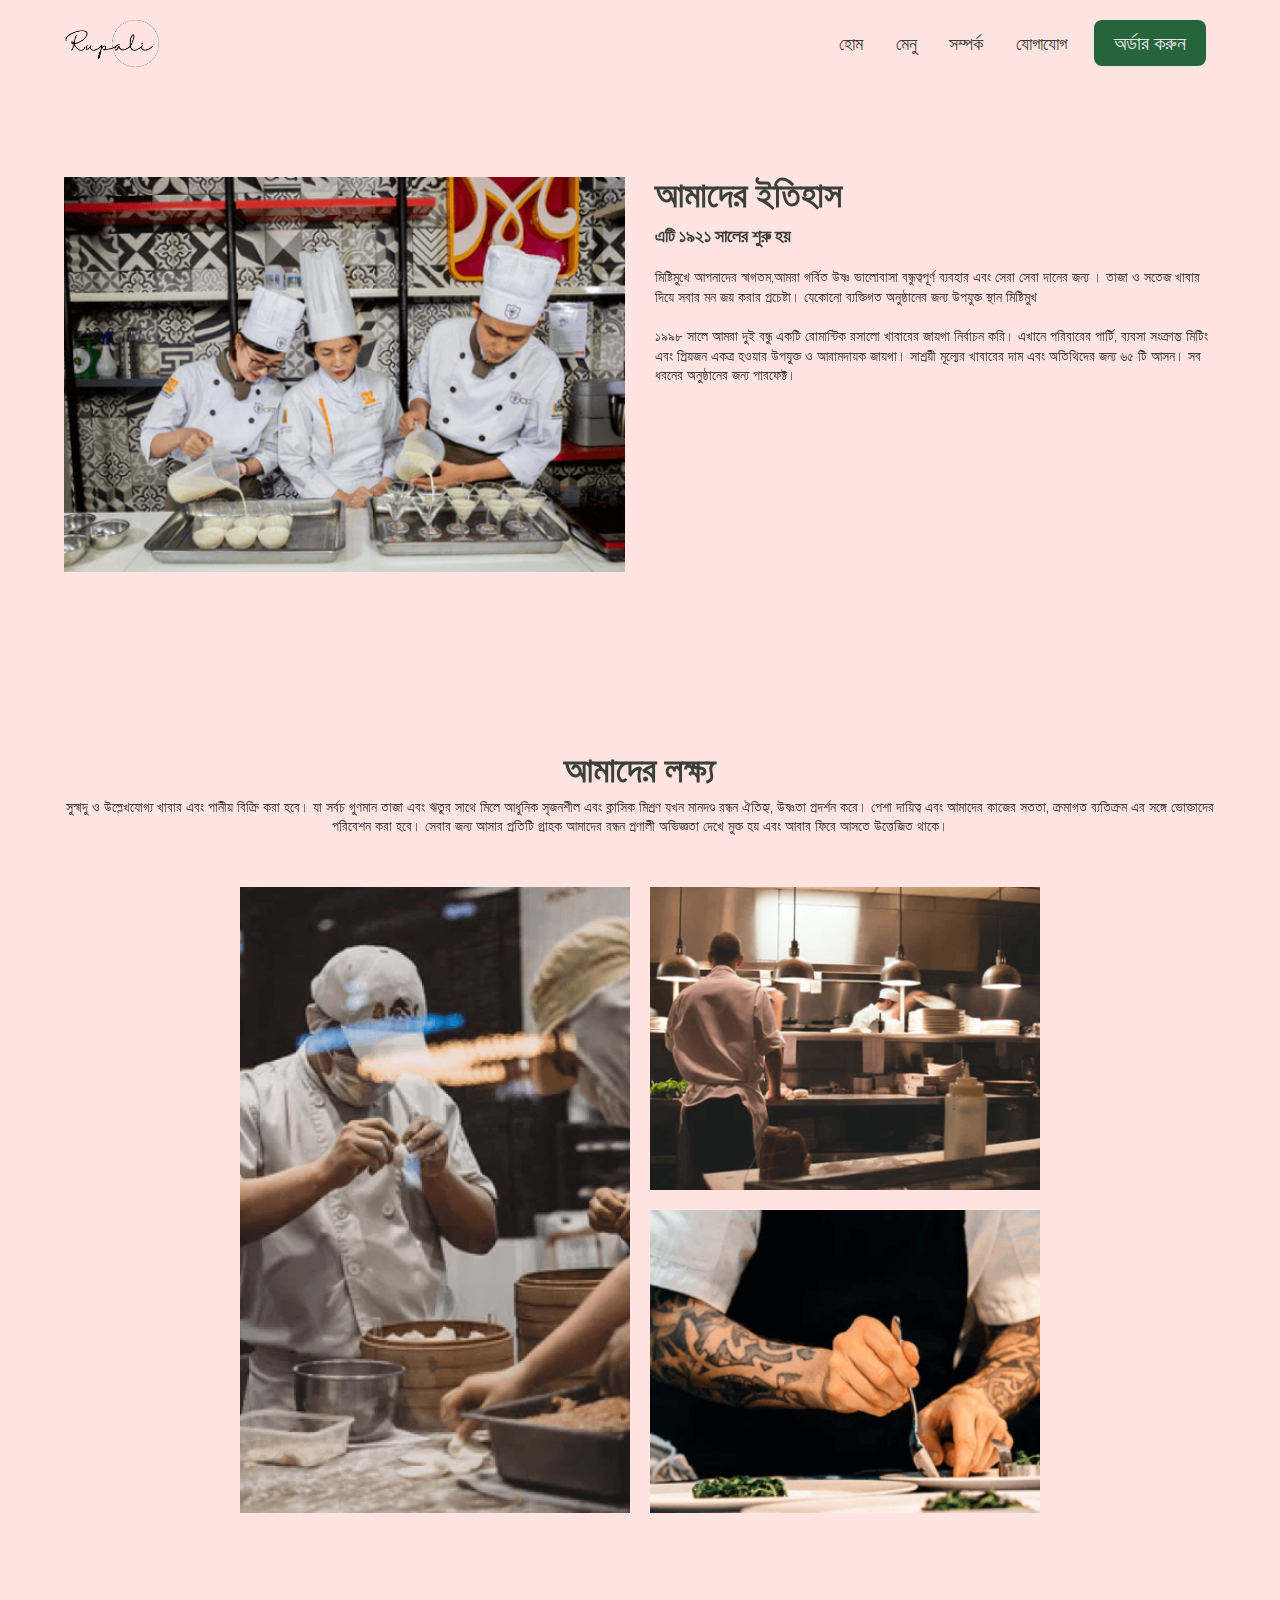
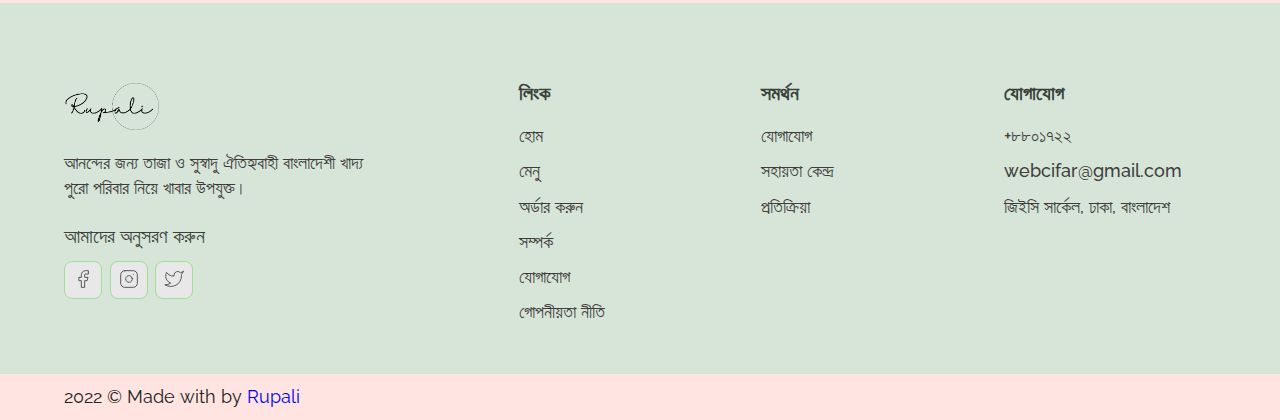
==== commit 02df5e71: "up" ====
--- a/about.html
+++ b/about.html
@@ -168,7 +168,7 @@
 <div id="copyright">
 	<div class="container">
 		<p class="copyright__text">
-			© copyright 2022 Rupali Rozario | All rights reserved	
+			<p class="m-0 text-center text-muted">2022  &copy; Made with <i class="fa-solid fa-heart" style="color:rgb(220, 25, 25);"></i> by <a href="https://github.com/rupalisisilia" target="_blank" class="">Rupali</a></p>	
 		</p>
 	</div>
 </div>
--- a/css/components.css
+++ b/css/components.css
@@ -213,6 +213,9 @@
 	}
 }
 /* storeInfo styles */
+#storeInfo{
+	background-color: var(--lightgreen-2);
+}
 .storeInfo__wrapper{
 	display: flex;
 	align-items: stretch;
@@ -338,6 +341,7 @@
 /* form styles */
 #form{
 	padding: 5rem 0;
+	background-color: var(--lightgreen-2);
 }
 .form__title{
 	font-size: 1.8rem;
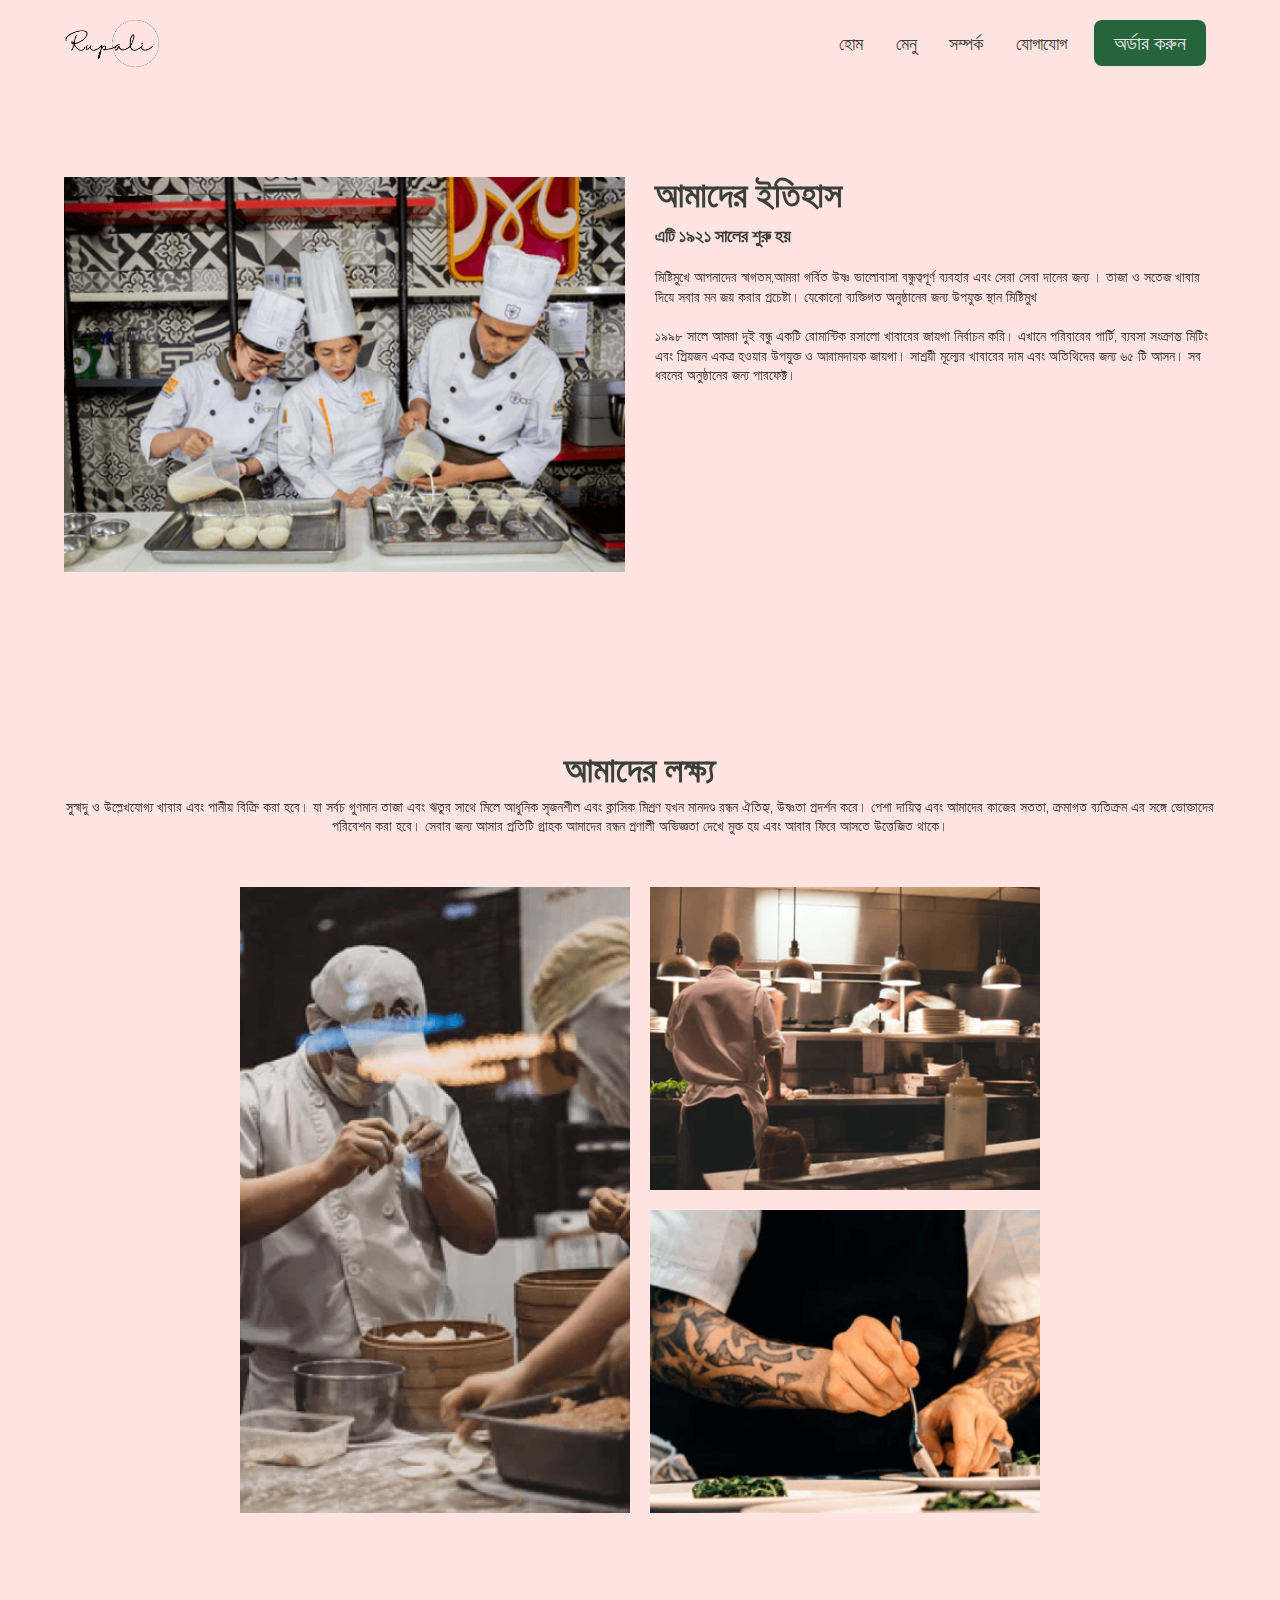
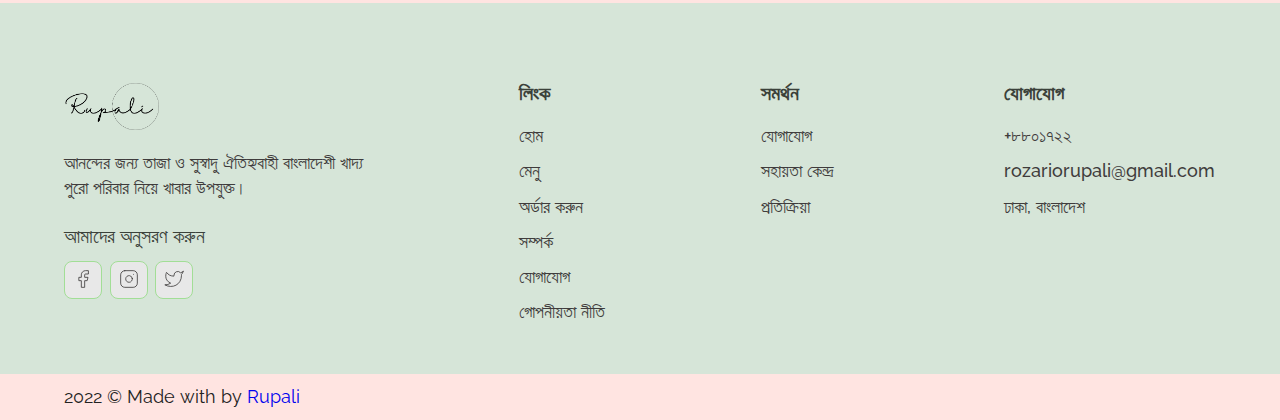
==== commit 11882ff7: "up" ====
--- a/about.html
+++ b/about.html
@@ -5,6 +5,11 @@
 	<meta http-equiv="X-UA-Compatible" content="IE=edge">
 	<meta name="viewport" content="width=device-width, initial-scale=1.0">
 	<title>About | Rupali Rozario</title>
+
+
+	<link rel="stylesheet" href="https://cdnjs.cloudflare.com/ajax/libs/font-awesome/6.2.0/css/all.min.css" integrity="sha512-xh6O/CkQoPOWDdYTDqeRdPCVd1SpvCA9XXcUnZS2FmJNp1coAFzvtCN9BmamE+4aHK8yyUHUSCcJHgXloTyT2A==" crossorigin="anonymous" referrerpolicy="no-referrer" />
+
+	
 	<link rel="stylesheet" href="css/reset.css">
 	<link rel="stylesheet" href="css/globalStyles.css">
 	<link rel="stylesheet" href="css/components.css">
@@ -16,7 +21,7 @@
 <body>
 	<!-- nav section -->
 	<div class="nav">
-		<div class="container">
+		<div class="container" style="cursor: pointer;">
 			<div class="nav__wrapper">
 				<a href="./index.html" class="logo">
 					<img src="./images/rupali-logo.png" alt="Rupali's Rozario" style="width: 95px;">
@@ -46,7 +51,7 @@
 	<!-- end nav section -->
 	<!--our story section-->
 	<section id="ourStory" data-aos="fade-up">
-		<div class="container">
+		<div class="container" style="cursor: pointer;">
 			<div class="ourStory__wrapper">
 				<div class="ourStory__img">
 					<img src="./images/ourStoryImg.png" alt="Rupali's Rozario">
@@ -70,7 +75,7 @@
 	<!--end our story section-->
 	<!--our Goals-->
 	<section id="ourGoals" data-aos="fade-down">
-		<div class="container">
+		<div class="container" style="cursor: pointer;">
 			<div class="ourGoals__info">
 				<h3 class="ourGoals__title">
 					আমাদের লক্ষ্য
@@ -95,7 +100,7 @@
 	<!--end our Goals-->
 	<!--footer-->
 	<footer>
-	<div class="container">
+	<div class="container" style="cursor: pointer;">
 		<div class="footer__wrapper">
 			<div class="footer__col1">
 				<div class="footer__logo">
@@ -155,8 +160,8 @@
 				<h3 class="footer__text__title">যোগাযোগ</h3>
 				<ol class="footer__text">
 					<li><a href="tel:+৮৮০১৭২২">+৮৮০১৭২২</a></li>
-					<li><a href="mailto:webcifar@gmail.com">webcifar@gmail.com</a></li>
-					<li><a href="#">জিইসি সার্কেল, ঢাকা, বাংলাদেশ</a></li>
+					<li><a href="rozariorupali@gmail.com">rozariorupali@gmail.com</a></li>
+					<li><a href="#">ঢাকা, বাংলাদেশ</a></li>
 					
 				</ol>
 			</div>
@@ -166,7 +171,7 @@
 
 
 <div id="copyright">
-	<div class="container">
+	<div class="container" style="cursor: pointer;">
 		<p class="copyright__text">
 			<p class="m-0 text-center text-muted">2022  &copy; Made with <i class="fa-solid fa-heart" style="color:rgb(220, 25, 25);"></i> by <a href="https://github.com/rupalisisilia" target="_blank" class="">Rupali</a></p>	
 		</p>
